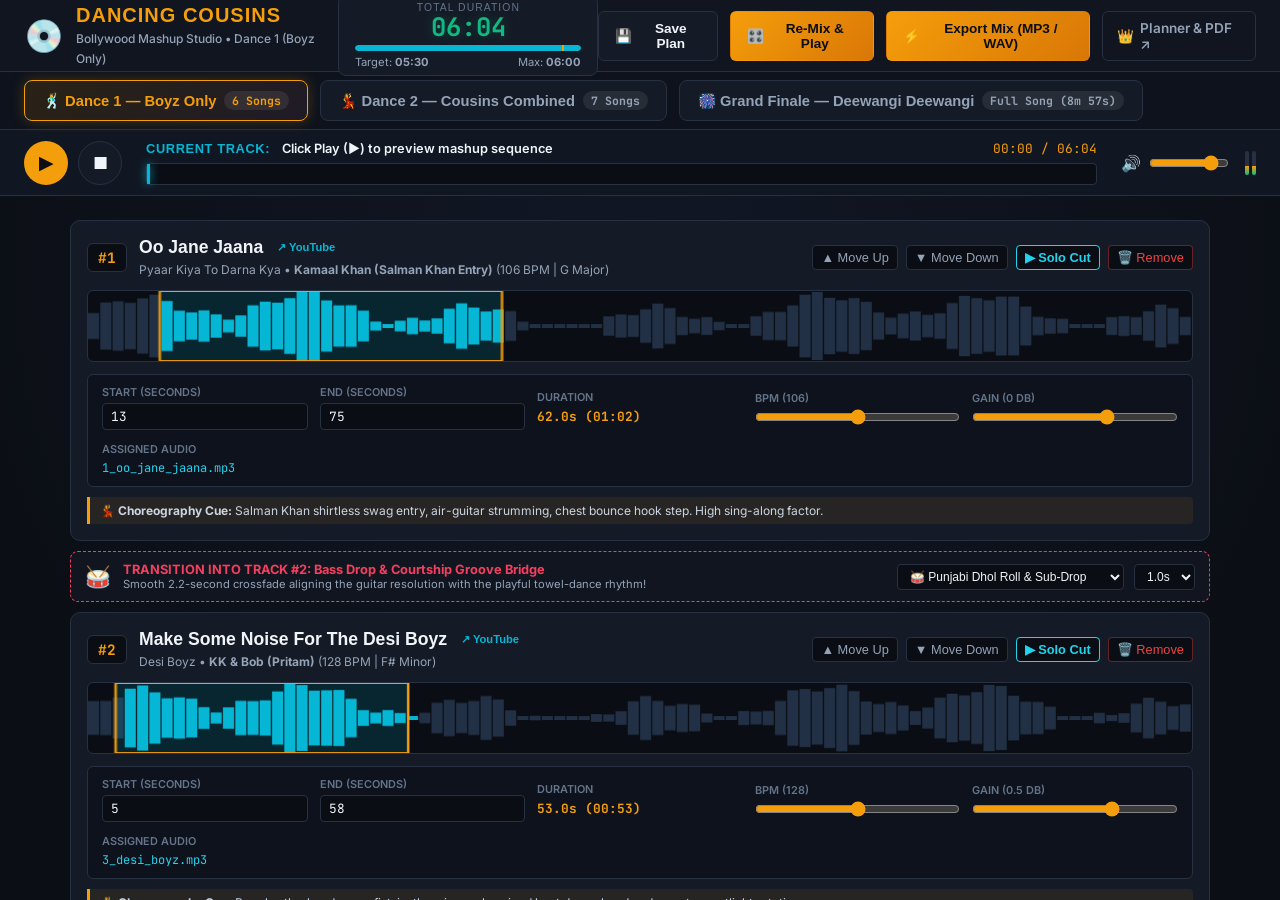
==== index.html @ d48567de "fix: Vercel deployment support with root assets, relative paths and embedded project data" ====
<!DOCTYPE html>
<html lang="en">
<head>
  <meta charset="UTF-8">
  <meta name="viewport" content="width=device-width, initial-scale=1.0, maximum-scale=1.0, user-scalable=no, viewport-fit=cover">
  <meta name="theme-color" content="#101520">
  <meta name="apple-mobile-web-app-capable" content="yes">
  <meta name="apple-mobile-web-app-status-bar-style" content="black-translucent">
  <title>Dancing Cousins – Bollywood Mashup Studio</title>
  <link rel="stylesheet" href="./style.css">
  <link rel="preconnect" href="https://fonts.googleapis.com">
  <link rel="preconnect" href="https://fonts.gstatic.com" crossorigin>
  <link href="https://fonts.googleapis.com/css2?family=Cabinet+Grotesk:wght@700;800;900&family=Inter:wght@400;500;600;700&family=JetBrains+Mono:wght@500;700&display=swap" rel="stylesheet">
</head>
<body class="dark-theme">
  <!-- Top Master Bar -->
  <header class="studio-header">
    <div class="header-branding">
      <div class="dj-logo-badge">
        <span class="logo-disc">💿</span>
        <div class="logo-text">
          <h1>DANCING COUSINS</h1>
          <span class="subhead" id="headerSubhead">Bollywood Mashup Studio • Dance 1 (Boyz Only)</span>
        </div>
      </div>
    </div>

    <!-- Duration Monitor -->
    <div class="duration-monitor-card" id="durationMonitorCard">
      <div class="dur-label">TOTAL DURATION</div>
      <div class="dur-clock" id="totalDurationClock">05:17</div>
      <div class="dur-target-bar">
        <div class="target-marker" id="durTargetMarker" style="left: 91.6%;" title="Target: 5m 30s"></div>
        <div class="dur-progress-fill" id="durProgressFill" style="width: 90%;"></div>
      </div>
      <div class="dur-meta">
        <span class="target-text">Target: <strong>05:30</strong></span>
        <span class="max-text">Max: <strong>06:00</strong></span>
      </div>
    </div>

    <!-- Quick Actions -->
    <div class="header-actions">
      <button class="btn btn-secondary" id="btnSaveProject" onclick="saveProject()" title="Save timeline configuration to JSON">
        <span class="btn-icon">💾</span> Save Plan
      </button>
      <button class="btn btn-primary" id="btnReMix" onclick="reMixAndPlay()" title="Re-mix mashup with latest trims and play immediately">
        <span class="btn-icon">🎛️</span> Re-Mix & Play
      </button>
      <button class="btn btn-primary" id="btnRenderMix" onclick="openExportModal()" title="Export final master MP3 & WAV with FFmpeg">
        <span class="btn-icon">⚡</span> Export Mix (MP3 / WAV)
      </button>
      <a href="./Dancing_Cousins.pdf" target="_blank" class="btn btn-outline" style="text-decoration:none; display:inline-flex; align-items:center; gap:6px;">
        <span>👑</span> Planner & PDF ↗
      </a>
    </div>
  </header>

  <!-- Navigation Tabs (Dance 1, Dance 2, Grand Finale) -->
  <nav class="studio-nav-tabs">
    <button class="nav-tab-btn active" id="tabDance1" onclick="switchDanceTab('1')">
      🕺 Dance 1 — Boyz Only <span class="tab-badge" id="tabBadge1">6 Songs</span>
    </button>
    <button class="nav-tab-btn" id="tabDance2" onclick="switchDanceTab('2')">
      💃 Dance 2 — Cousins Combined <span class="tab-badge" id="tabBadge2">7 Songs</span>
    </button>
    <button class="nav-tab-btn" id="tabFinale" onclick="switchDanceTab('finale')">
      🎆 Grand Finale — Deewangi Deewangi <span class="tab-badge" id="tabBadgeFinale">Full Song (8m 57s)</span>
    </button>
  </nav>

  <!-- Master Transport Bar (for Dance 1 & Dance 2) -->
  <section class="master-transport-bar" id="masterTransportBar">
    <div class="transport-controls">
      <button class="btn-transport" id="btnMasterPlay" onclick="toggleMasterPlay()" title="Play Full Mashup in Current Order">
        <span class="play-icon" id="masterPlayIcon">▶</span>
      </button>
      <button class="btn-transport btn-transport-stop" id="btnMasterStop" onclick="stopMasterPlayback()" title="Stop Playback">
        <span>⏹</span>
      </button>
      <!-- Dedicated Audio Players for Instant Mashup & Solo Previews -->
      <audio id="masterAudioPlayer" preload="auto"></audio>
      <audio id="soloAudioPlayer" preload="none"></audio>
    </div>

    <div class="transport-scrub-area">
      <div class="now-playing-strip">
        <span class="now-badge" id="nowBadgeText">CURRENT TRACK:</span>
        <span class="now-title" id="nowPlayingText">Click Play (▶) to preview mashup sequence</span>
        <span class="now-time" id="playbackTimeText">00:00 / 05:17</span>
      </div>
      <div class="timeline-scrubber-track" id="masterScrubberTrack" title="Click anywhere to seek">
        <div class="timeline-ruler" id="timelineRuler"></div>
        <div class="timeline-playhead" id="masterPlayhead"></div>
      </div>
    </div>

    <div class="transport-meta">
      <div class="master-vol-group">
        <span class="vol-icon">🔊</span>
        <input type="range" id="masterVolumeSlider" min="0" max="100" value="85" title="Master Volume">
      </div>
      <div class="vu-meter">
        <div class="vu-bar" id="vuBarLeft"></div>
        <div class="vu-bar" id="vuBarRight"></div>
      </div>
    </div>
  </section>

  <!-- Main Workstation Layout (Full Width, No Sidebar Clutter) -->
  <main class="studio-workstation" id="workstationLayout">
    <!-- Center Timeline Tracks Container (Full Width) -->
    <section class="tracks-timeline-container" id="tracksContainer">
      <!-- Tracks populated dynamically via app.js -->
    </section>
  </main>

  <!-- Dedicated Grand Finale Showcase View (Deewangi Deewangi Full Song) -->
  <section class="finale-showcase-view" id="finaleSection" style="display:none;">
    <div class="finale-hero-card">
      <div class="finale-hero-badge">🎆 SHOWSTOPPER CLIMAX • ALL FAMILY CELEBRATION</div>
      <h2 class="finale-hero-title">Grand Finale — Deewangi Deewangi (Om Shanti Om)</h2>
      <p class="finale-hero-subtitle">
        The complete, unedited 8-minute 57-second Bollywood anthem recreating the legendary 31-star red carpet arrival sequence!
        Everyone — groomsmen, cousins, couples, parents, aunts, uncles and friends — join in progressive waves of star entries.
      </p>

      <!-- Luxury Embedded Player for Grand Finale Full Song -->
      <div class="finale-audio-player-box">
        <div class="finale-player-top">
          <div class="finale-track-info">
            <span class="disc-icon">💿</span>
            <div>
              <div class="track-name">Deewangi Deewangi (Full Original Recording)</div>
              <div class="track-movie">Film: Om Shanti Om • Vishal-Shekhar • Shaan, Udit Narayan, Sunidhi Chauhan & Chorus</div>
            </div>
          </div>
          <a href="/api/finale_download" class="btn btn-primary" download="Grand_Finale_Deewangi_Deewangi_FullSong.mp3">
            ⬇️ Download Full Song MP3 (320 kbps)
          </a>
        </div>

        <audio id="finaleAudioPlayer" preload="auto" src="/api/finale_audio"></audio>

        <div class="finale-player-controls-row">
          <button class="btn-finale-play" id="btnFinalePlay" onclick="toggleFinalePlay()">
            <span id="finalePlayIcon">▶</span>
          </button>
          
          <div class="finale-scrub-container">
            <div class="finale-scrub-bar" id="finaleScrubBar" onclick="seekFinaleAudio(event)">
              <div class="finale-scrub-fill" id="finaleScrubFill"></div>
            </div>
            <div class="finale-time-row">
              <span id="finaleCurrentTime">00:00</span>
              <span id="finaleTotalTime">08:57</span>
            </div>
          </div>

          <div class="finale-vol-group">
            <span>🔊</span>
            <input type="range" id="finaleVolSlider" min="0" max="100" value="90" oninput="setFinaleVolume(this.value)">
          </div>
        </div>
      </div>
    </div>

    <!-- 7-Phase Entry & Choreography Blueprint -->
    <div class="finale-entry-guide-container">
      <div class="entry-guide-header">
        <h3>🌟 The 7-Phase Red Carpet Entry Blueprint</h3>
        <p>Follow the legendary Shah Rukh Khan host concept: start with a duo, then introduce family members couple-by-couple!</p>
      </div>

      <div class="entry-phases-grid">
        <div class="entry-phase-card">
          <div class="entry-time-pill">00:00 – 01:15 • Phase 1</div>
          <h4>The Opening Anchors Entry</h4>
          <p class="entry-dancers"><strong>Dancers:</strong> Nishu & Yashu</p>
          <p class="entry-steps">Energy-setting entrance with high footwork. Recreates the opening host beat of Om Shanti Om to bring all audience attention to the dance floor!</p>
        </div>

        <div class="entry-phase-card">
          <div class="entry-time-pill">01:15 – 02:40 • Phase 2</div>
          <h4>Senior Squad & Bhabhis Arrival</h4>
          <p class="entry-dancers"><strong>Dancers:</strong> Monti Bhaiya & Bhabhi, Goldy Bhaiya & Bhabhi</p>
          <p class="entry-steps">Graceful couple spin and signature hand wave. They enter from opposite sides, meeting center stage with synchronized dupatta spins.</p>
        </div>

        <div class="entry-phase-card">
          <div class="entry-time-pill">02:40 – 04:00 • Phase 3</div>
          <h4>The Romantic Spotlight Entry</h4>
          <p class="entry-dancers"><strong>Dancers:</strong> Priya Didi & Ankush Jeejaji</p>
          <p class="entry-steps">Delicate Bollywood partner twirl and signature Namaste bow, met with massive cheers from the family!</p>
        </div>

        <div class="entry-phase-card">
          <div class="entry-time-pill">04:00 – 05:25 • Phase 4</div>
          <h4>All-Cousins Squad Stomp</h4>
          <p class="entry-dancers"><strong>Dancers:</strong> Priyanshu & All Youth Cousins Squad</p>
          <p class="entry-steps">Explosive group charge onto the floor, shoulder bouncing and high-five lines forming a corridor for the groom!</p>
        </div>

        <div class="entry-phase-card highlight-card">
          <div class="entry-time-pill" style="background:#f59e0b; color:#000;">05:25 – 06:45 • Phase 5</div>
          <h4>👑 Royal Bride & Groom Entrance</h4>
          <p class="entry-dancers"><strong>Dancers:</strong> Prince Bhaiya & Bhabhi (Center Spotlight)</p>
          <p class="entry-steps">The Grand Royalty Entry! The full family parts to the sides as Prince Bhaiya and Bhabhi take the center stage for the iconic Shah Rukh Khan open-arms hook step!</p>
        </div>

        <div class="entry-phase-card">
          <div class="entry-time-pill">06:45 – 07:55 • Phase 6</div>
          <h4>Family Mass Celebration Wave</h4>
          <p class="entry-dancers"><strong>Dancers:</strong> Parents, Chachas, Mamas, Maasis, Relatives & Guests</p>
          <p class="entry-steps">No choreography required! Everyone steps into the circle, swaying hands in the air and singing along to the mega-chorus.</p>
        </div>

        <div class="entry-phase-card">
          <div class="entry-time-pill">07:55 – 08:57 • Phase 7</div>
          <h4>Grand Sangeet Freeze Pose & Confetti Blast</h4>
          <p class="entry-dancers"><strong>Dancers:</strong> THE ENTIRE WEDDING PARTY (30+ People)</p>
          <p class="entry-steps">Full group cluster surrounding Prince Bhaiya & Bhabhi, arms up, confetti canons fire, massive standing ovation!</p>
        </div>
      </div>
    </div>
  </section>

  <!-- Exporting Modal -->
  <div class="modal-backdrop" id="exportModal" style="display:none;">
    <div class="modal-card">
      <div class="modal-header">
        <h3 id="exportModalTitle">⚡ Exporting Dance Mashup...</h3>
        <button class="modal-close" onclick="closeExportModal()">&times;</button>
      </div>
      <div class="modal-body">
        <div class="spinner-container" id="exportSpinner">
          <div class="dj-spinner"></div>
          <p id="exportStatusText">Assembling tracks in exact timeline order with FFmpeg beat-matching, DJ transitions, and broadcast mastering...</p>
          <div class="render-progress-bar-box" style="margin: 16px auto; width: 85%; background: #1e293b; height: 8px; border-radius: 4px; overflow: hidden;">
            <div id="exportProgressBar" style="width: 0%; height: 100%; background: linear-gradient(90deg, #f59e0b, #10b981); transition: width 0.3s ease;"></div>
          </div>
          <div id="exportTimerText" style="font-family: var(--font-mono); font-size: 0.85rem; color: #f59e0b; margin-top: 4px;">Rendering: 0s / ~10s</div>
        </div>
        <div class="export-success-view" id="exportSuccessView" style="display:none;">
          <div class="success-icon">🎉</div>
          <h4 id="exportSuccessDanceTitle">Mix Successfully Rendered!</h4>
          <p id="exportSuccessDetails">Duration: 05:21 • Broadcast Mastered at -14 LUFS (320 kbps)</p>
          
          <div class="download-buttons-group">
            <a id="btnDownloadMp3" href="/api/download?format=mp3" class="btn btn-primary btn-large" download>
              ⬇ Download Master MP3 (320 kbps)
            </a>
            <a id="btnDownloadWav" href="/api/download?format=wav" class="btn btn-secondary btn-large" download>
              ⬇ Download Lossless WAV
            </a>
          </div>

          <div style="margin-top: 18px; text-align: center;">
            <button class="btn btn-secondary btn-icon-sm" onclick="forceReRenderMix()" style="font-size: 0.8rem; color: #94a3b8; border-color: #374151;">
              🔄 Re-Render Fresh Mix
            </button>
          </div>
        </div>
      </div>
    </div>
  </div>

  <script src="./app.js"></script>
</body>
</html>
---- style.css ----
/* Bollywood DJ Studio - Workstation Theme */
:root {
  --bg-main: #0b0e14;
  --bg-card: #151b26;
  --bg-card-hover: #1c2433;
  --bg-header: #101520;
  --bg-input: #0a0d13;
  
  --border-color: #273142;
  --border-focus: #f59e0b;
  
  --text-primary: #f1f5f9;
  --text-secondary: #94a3b8;
  --text-muted: #64748b;
  
  --gold-accent: #f59e0b;
  --gold-glow: rgba(245, 158, 11, 0.25);
  --cyan-accent: #06b6d4;
  --cyan-glow: rgba(6, 182, 212, 0.25);
  --magenta-accent: #f43f5e;
  --magenta-glow: rgba(244, 63, 94, 0.25);
  --emerald-accent: #10b981;
  --emerald-glow: rgba(16, 185, 129, 0.25);
  
  --font-heading: 'Cabinet Grotesk', -apple-system, sans-serif;
  --font-body: 'Inter', -apple-system, sans-serif;
  --font-mono: 'JetBrains Mono', monospace;
}

* {
  box-sizing: border-box;
  margin: 0;
  padding: 0;
}

body.dark-theme {
  background-color: var(--bg-main);
  color: var(--text-primary);
  font-family: var(--font-body);
  overflow-x: hidden;
  height: 100vh;
  display: flex;
  flex-direction: column;
}

/* Header */
.studio-header {
  height: 72px;
  background-color: var(--bg-header);
  border-bottom: 1px solid var(--border-color);
  display: flex;
  align-items: center;
  justify-content: space-between;
  padding: 0 24px;
  z-index: 100;
}

.header-branding {
  display: flex;
  align-items: center;
}

.dj-logo-badge {
  display: flex;
  align-items: center;
  gap: 12px;
}

.logo-disc {
  font-size: 2rem;
  animation: spin 10s linear infinite;
  display: inline-block;
}

@keyframes spin {
  from { transform: rotate(0deg); }
  to { transform: rotate(360deg); }
}

.logo-text h1 {
  font-family: var(--font-heading);
  font-size: 1.25rem;
  font-weight: 900;
  letter-spacing: 0.05em;
  color: var(--gold-accent);
}

.logo-text .subhead {
  font-size: 0.75rem;
  color: var(--text-secondary);
  font-weight: 500;
}

/* Duration Monitor */
.duration-monitor-card {
  background: var(--bg-card);
  border: 1px solid var(--border-color);
  border-radius: 8px;
  padding: 6px 16px;
  display: flex;
  flex-direction: column;
  align-items: center;
  min-width: 260px;
}

.dur-label {
  font-family: var(--font-heading);
  font-size: 0.65rem;
  color: var(--text-muted);
  letter-spacing: 0.1em;
}

.dur-clock {
  font-family: var(--font-mono);
  font-size: 1.6rem;
  font-weight: 700;
  color: var(--emerald-accent);
  line-height: 1.1;
  text-shadow: 0 0 12px var(--emerald-glow);
}

.dur-target-bar {
  width: 100%;
  height: 6px;
  background: var(--bg-input);
  border-radius: 3px;
  position: relative;
  margin: 4px 0;
  overflow: hidden;
}

.dur-progress-fill {
  height: 100%;
  background: linear-gradient(90deg, var(--cyan-accent), var(--emerald-accent));
  border-radius: 3px;
  transition: width 0.3s ease;
}

.target-marker {
  position: absolute;
  top: 0;
  bottom: 0;
  width: 2px;
  background: var(--gold-accent);
  z-index: 2;
}

.dur-meta {
  display: flex;
  justify-content: space-between;
  width: 100%;
  font-size: 0.7rem;
  color: var(--text-secondary);
}

/* Header Buttons */
.header-actions {
  display: flex;
  gap: 12px;
}

.btn {
  display: inline-flex;
  align-items: center;
  gap: 8px;
  padding: 8px 16px;
  font-size: 0.85rem;
  font-weight: 600;
  border-radius: 6px;
  border: 1px solid transparent;
  cursor: pointer;
  transition: all 0.2s ease;
  text-decoration: none;
}

.btn-primary {
  background: linear-gradient(135deg, var(--gold-accent), #d97706);
  color: #0b0e14;
}

.btn-primary:hover {
  filter: brightness(1.1);
  box-shadow: 0 0 16px var(--gold-glow);
}

.btn-secondary {
  background: var(--bg-card);
  border-color: var(--border-color);
  color: var(--text-primary);
}

.btn-secondary:hover {
  background: var(--bg-card-hover);
  border-color: var(--text-muted);
}

/* Master Transport Bar */
.master-transport-bar {
  background: #111722;
  border-bottom: 1px solid var(--border-color);
  padding: 10px 24px;
  display: flex;
  align-items: center;
  gap: 24px;
}

.transport-controls {
  display: flex;
  gap: 10px;
}

.btn-transport {
  width: 44px;
  height: 44px;
  border-radius: 50%;
  background: var(--gold-accent);
  color: #0b0e14;
  border: none;
  font-size: 1.2rem;
  display: flex;
  align-items: center;
  justify-content: center;
  cursor: pointer;
  transition: transform 0.1s ease, box-shadow 0.2s;
}

.btn-transport:hover {
  transform: scale(1.05);
  box-shadow: 0 0 14px var(--gold-glow);
}

.btn-transport-stop {
  background: var(--bg-card);
  color: var(--text-primary);
  border: 1px solid var(--border-color);
}

.transport-scrub-area {
  flex: 1;
  display: flex;
  flex-direction: column;
  gap: 6px;
}

.now-playing-strip {
  display: flex;
  align-items: center;
  gap: 12px;
  font-size: 0.8rem;
}

.now-badge {
  font-family: var(--font-heading);
  font-weight: 800;
  color: var(--cyan-accent);
  letter-spacing: 0.05em;
}

.now-title {
  color: var(--text-primary);
  font-weight: 600;
  flex: 1;
}

.now-time {
  font-family: var(--font-mono);
  color: var(--gold-accent);
}

.timeline-scrubber-track {
  height: 22px;
  background: var(--bg-input);
  border: 1px solid var(--border-color);
  border-radius: 4px;
  position: relative;
  cursor: pointer;
}

.timeline-playhead {
  position: absolute;
  top: 0;
  bottom: 0;
  left: 0%;
  width: 3px;
  background: var(--cyan-accent);
  box-shadow: 0 0 8px var(--cyan-accent);
  pointer-events: none;
}

.transport-meta {
  display: flex;
  align-items: center;
  gap: 16px;
}

.master-vol-group {
  display: flex;
  align-items: center;
  gap: 8px;
}

.master-vol-group input[type="range"] {
  width: 80px;
  accent-color: var(--gold-accent);
}

.vu-meter {
  display: flex;
  gap: 3px;
  height: 24px;
}

.vu-bar {
  width: 4px;
  height: 100%;
  background: var(--border-color);
  border-radius: 2px;
  position: relative;
  overflow: hidden;
}

.vu-bar::after {
  content: '';
  position: absolute;
  bottom: 0;
  left: 0;
  right: 0;
  height: 35%;
  background: linear-gradient(0deg, var(--emerald-accent), var(--gold-accent));
  transition: height 0.1s ease;
}

/* Main Workstation */
.studio-workstation {
  flex: 1;
  display: flex;
  justify-content: center;
  overflow-y: auto;
  background: radial-gradient(circle at 50% 10%, #111726 0%, #0b0e14 80%);
}

.phases-sidebar {
  display: none !important;
}

.sidebar-title {
  font-family: var(--font-heading);
  font-size: 0.75rem;
  letter-spacing: 0.1em;
  color: var(--text-muted);
  margin-bottom: 4px;
}

.phase-nav-item {
  background: var(--bg-card);
  border: 1px solid var(--border-color);
  border-radius: 8px;
  padding: 10px 12px;
  display: flex;
  gap: 12px;
  align-items: flex-start;
  transition: all 0.2s;
  cursor: pointer;
}

.phase-nav-item:hover, .phase-nav-item.active {
  border-color: var(--gold-accent);
  background: var(--bg-card-hover);
}

.phase-number {
  font-family: var(--font-mono);
  font-weight: 700;
  font-size: 1.1rem;
  color: var(--gold-accent);
}

.phase-info h4 {
  font-size: 0.85rem;
  color: var(--text-primary);
  margin-bottom: 2px;
}

.phase-info p {
  font-size: 0.7rem;
  color: var(--text-secondary);
  margin-bottom: 6px;
}

.phase-badge {
  font-size: 0.65rem;
  padding: 2px 6px;
  border-radius: 4px;
  font-weight: 600;
}

.badge-opening { background: rgba(245, 158, 11, 0.2); color: #fbbf24; }
.badge-wedding { background: rgba(236, 72, 153, 0.2); color: #f472b6; }
.badge-party   { background: rgba(6, 182, 212, 0.2); color: #22d3ee; }
.badge-finale  { background: rgba(16, 185, 129, 0.2); color: #34d399; }

.references-box {
  background: #0f172a;
  border: 1px dashed var(--border-color);
  border-radius: 8px;
  padding: 12px;
  margin-top: 8px;
}

.references-box h5 {
  font-size: 0.7rem;
  color: var(--gold-accent);
  letter-spacing: 0.05em;
  margin-bottom: 8px;
}

.ref-link a {
  display: block;
  font-size: 0.72rem;
  color: var(--text-secondary);
  text-decoration: none;
  margin-bottom: 6px;
  transition: color 0.2s;
}

.ref-link a:hover {
  color: var(--cyan-accent);
  text-decoration: underline;
}

.quick-dropzone {
  margin-top: auto;
  border: 2px dashed var(--border-color);
  border-radius: 8px;
  padding: 14px;
  text-align: center;
  cursor: pointer;
  background: var(--bg-card);
  transition: all 0.2s;
}

.quick-dropzone:hover {
  border-color: var(--gold-accent);
  background: var(--bg-card-hover);
}

.drop-icon { font-size: 1.5rem; margin-bottom: 4px; }
.drop-text { font-size: 0.75rem; font-weight: 600; color: var(--text-primary); }
.drop-hint { font-size: 0.65rem; color: var(--text-muted); margin-top: 2px; }

/* Timeline Tracks Container */
.tracks-timeline-container {
  flex: 1;
  max-width: 1200px;
  width: 100%;
  padding: 24px 30px;
  overflow-y: visible;
  display: flex;
  flex-direction: column;
  gap: 16px;
  margin: 0 auto;
}

/* Track Card */
.track-card {
  background: var(--bg-card);
  border: 1px solid var(--border-color);
  border-radius: 10px;
  padding: 16px;
  position: relative;
  transition: border-color 0.2s, box-shadow 0.2s;
}

.track-card.is-playing {
  border-color: var(--cyan-accent);
  box-shadow: 0 0 16px var(--cyan-glow);
}

.track-header {
  display: flex;
  align-items: center;
  justify-content: space-between;
  margin-bottom: 12px;
}

.track-meta-left {
  display: flex;
  align-items: center;
  gap: 12px;
}

.track-order-badge {
  font-family: var(--font-mono);
  font-size: 0.9rem;
  font-weight: 700;
  background: var(--bg-input);
  border: 1px solid var(--border-color);
  padding: 4px 10px;
  border-radius: 6px;
  color: var(--gold-accent);
}

.track-title-group h3 {
  font-family: var(--font-heading);
  font-size: 1.1rem;
  color: var(--text-primary);
  display: flex;
  align-items: center;
  gap: 8px;
}

.track-title-group .movie-singer {
  font-size: 0.75rem;
  color: var(--text-secondary);
}

.track-source-link {
  font-size: 0.7rem;
  color: var(--cyan-accent);
  text-decoration: none;
  margin-left: 6px;
}

.track-source-link:hover { text-decoration: underline; }

.track-actions-right {
  display: flex;
  align-items: center;
  gap: 8px;
}

.btn-icon-sm {
  background: var(--bg-input);
  border: 1px solid var(--border-color);
  color: var(--text-secondary);
  border-radius: 4px;
  padding: 4px 8px;
  font-size: 0.8rem;
  cursor: pointer;
  transition: all 0.2s;
}

.btn-icon-sm:hover {
  color: var(--text-primary);
  border-color: var(--text-muted);
}

/* Waveform Display */
.waveform-section {
  background: var(--bg-input);
  border: 1px solid var(--border-color);
  border-radius: 6px;
  height: 72px;
  position: relative;
  margin-bottom: 12px;
  overflow: hidden;
}

.waveform-canvas {
  width: 100%;
  height: 100%;
  display: block;
}

.waveform-trim-region {
  position: absolute;
  top: 0;
  bottom: 0;
  background: rgba(6, 182, 212, 0.18);
  border-left: 2px solid var(--cyan-accent);
  border-right: 2px solid var(--cyan-accent);
  pointer-events: none;
}

.waveform-playhead {
  position: absolute;
  top: 0;
  bottom: 0;
  width: 2px;
  background: var(--gold-accent);
  box-shadow: 0 0 6px var(--gold-accent);
  display: none;
}

/* Controls Grid */
.track-controls-grid {
  display: grid;
  grid-template-columns: repeat(auto-fit, minmax(180px, 1fr));
  gap: 12px;
  align-items: center;
  background: #0d121c;
  padding: 10px 14px;
  border-radius: 6px;
  border: 1px solid var(--border-color);
}

.control-item {
  display: flex;
  flex-direction: column;
  gap: 4px;
}

.control-item label {
  font-size: 0.68rem;
  color: var(--text-muted);
  font-weight: 600;
  text-transform: uppercase;
}

.control-item input[type="text"],
.control-item input[type="number"],
.control-item select {
  background: var(--bg-input);
  border: 1px solid var(--border-color);
  color: var(--text-primary);
  border-radius: 4px;
  padding: 4px 8px;
  font-family: var(--font-mono);
  font-size: 0.8rem;
}

.control-item input[type="range"] {
  accent-color: var(--gold-accent);
}

.badge-tag {
  font-family: var(--font-mono);
  font-size: 0.8rem;
  color: var(--gold-accent);
}

/* Choreography Tip */
.dance-cues-tip {
  margin-top: 10px;
  font-size: 0.75rem;
  color: #cbd5e1;
  background: rgba(245, 158, 11, 0.08);
  border-left: 3px solid var(--gold-accent);
  padding: 6px 10px;
  border-radius: 0 4px 4px 0;
}

/* Transition Bridge Card */
.transition-bridge-card {
  background: #111520;
  border: 1px dashed var(--magenta-accent);
  border-radius: 8px;
  padding: 10px 14px;
  display: flex;
  align-items: center;
  justify-content: space-between;
  margin: -6px 0;
  position: relative;
  z-index: 2;
}

.transition-info {
  display: flex;
  align-items: center;
  gap: 12px;
}

.trans-icon {
  font-size: 1.3rem;
}

.trans-desc h5 {
  font-size: 0.8rem;
  color: var(--magenta-accent);
  font-weight: 700;
}

.trans-desc p {
  font-size: 0.7rem;
  color: var(--text-secondary);
}

.trans-controls {
  display: flex;
  align-items: center;
  gap: 10px;
}

.trans-controls select {
  background: var(--bg-input);
  border: 1px solid var(--border-color);
  color: var(--text-primary);
  padding: 4px 8px;
  border-radius: 4px;
  font-size: 0.75rem;
}

/* Modal */
.modal-backdrop {
  position: fixed;
  inset: 0;
  background: rgba(0, 0, 0, 0.8);
  backdrop-filter: blur(4px);
  display: flex;
  align-items: center;
  justify-content: center;
  z-index: 1000;
}

.modal-card {
  background: var(--bg-card);
  border: 1px solid var(--border-color);
  border-radius: 12px;
  width: 90%;
  max-width: 540px;
  padding: 24px;
  box-shadow: 0 20px 40px rgba(0,0,0,0.6);
}

.modal-header {
  display: flex;
  justify-content: space-between;
  align-items: center;
  margin-bottom: 16px;
}

.modal-header h3 {
  font-family: var(--font-heading);
  font-size: 1.2rem;
  color: var(--gold-accent);
}

.modal-close {
  background: none;
  border: none;
  font-size: 1.5rem;
  color: var(--text-muted);
  cursor: pointer;
}

.spinner-container {
  text-align: center;
  padding: 24px 0;
}

.dj-spinner {
  width: 50px;
  height: 50px;
  border: 4px solid var(--border-color);
  border-top-color: var(--gold-accent);
  border-radius: 50%;
  animation: spin 0.8s linear infinite;
  margin: 0 auto 16px;
}

.export-success-view {
  text-align: center;
  padding: 16px 0;
}

.success-icon {
  font-size: 3rem;
  margin-bottom: 12px;
}

.export-success-view h4 {
  font-family: var(--font-heading);
  font-size: 1.3rem;
  color: var(--emerald-accent);
  margin-bottom: 6px;
}

.download-buttons-group {
  display: flex;
  flex-direction: column;
  gap: 10px;
  margin-top: 20px;
}

.btn-large {
  padding: 12px 20px;
  font-size: 0.95rem;
  justify-content: center;
}


/* =========================================================
   STUDIO NAVIGATION TABS & GRAND FINALE SHOWCASE
   ========================================================= */
.studio-nav-tabs {
  background: #0d121c;
  border-bottom: 1px solid var(--border-color);
  padding: 8px 24px;
  display: flex;
  gap: 12px;
  align-items: center;
  flex-wrap: wrap;
  z-index: 90;
}

.nav-tab-btn {
  background: var(--bg-card);
  border: 1px solid var(--border-color);
  color: var(--text-secondary);
  font-family: var(--font-heading);
  font-weight: 700;
  font-size: 0.92rem;
  padding: 10px 18px;
  border-radius: 8px;
  cursor: pointer;
  display: inline-flex;
  align-items: center;
  gap: 8px;
  transition: all 0.2s ease;
}

.nav-tab-btn:hover {
  background: var(--bg-card-hover);
  color: var(--text-primary);
  border-color: #3b485d;
}

.nav-tab-btn.active {
  background: linear-gradient(135deg, #2a2215 0%, #1f1b26 100%);
  border-color: var(--gold-accent);
  color: var(--gold-accent);
  box-shadow: 0 0 14px var(--gold-glow);
}

.nav-tab-btn .tab-badge {
  background: rgba(255, 255, 255, 0.08);
  font-family: var(--font-mono);
  font-size: 0.72rem;
  padding: 2px 8px;
  border-radius: 12px;
  color: inherit;
}

.btn-outline {
  background: transparent;
  border: 1px solid var(--border-color);
  color: var(--text-secondary);
  font-size: 0.85rem;
  padding: 8px 14px;
  border-radius: 6px;
  transition: all 0.2s;
}

.btn-outline:hover {
  color: var(--gold-accent);
  border-color: var(--gold-accent);
}

/* Grand Finale Showcase */
.finale-showcase-view {
  flex: 1;
  overflow-y: auto;
  padding: 30px;
  background: radial-gradient(circle at 50% 10%, #1c152a 0%, #0b0e14 70%);
}

.finale-hero-card {
  max-width: 1050px;
  margin: 0 auto 30px auto;
  background: linear-gradient(180deg, rgba(29, 21, 48, 0.85) 0%, rgba(18, 22, 33, 0.95) 100%);
  border: 1.5px solid #d97706;
  border-radius: 16px;
  padding: 32px 36px;
  box-shadow: 0 12px 40px rgba(217, 119, 6, 0.2);
}

.finale-hero-badge {
  display: inline-block;
  background: #f59e0b;
  color: #000;
  font-family: var(--font-heading);
  font-weight: 900;
  font-size: 0.8rem;
  letter-spacing: 0.06em;
  padding: 4px 12px;
  border-radius: 20px;
  margin-bottom: 14px;
}

.finale-hero-title {
  font-family: var(--font-heading);
  font-size: 2.1rem;
  font-weight: 900;
  color: #fef3c7;
  letter-spacing: -0.01em;
  margin-bottom: 12px;
}

.finale-hero-subtitle {
  color: #cbd5e1;
  font-size: 1.05rem;
  line-height: 1.6;
  margin-bottom: 28px;
}

.finale-audio-player-box {
  background: rgba(11, 14, 20, 0.9);
  border: 1px solid #4b5563;
  border-radius: 12px;
  padding: 24px;
}

.finale-player-top {
  display: flex;
  justify-content: space-between;
  align-items: center;
  flex-wrap: wrap;
  gap: 16px;
  margin-bottom: 20px;
}

.finale-track-info {
  display: flex;
  align-items: center;
  gap: 14px;
}

.finale-track-info .disc-icon {
  font-size: 2.2rem;
  animation: spin 8s linear infinite;
}

.finale-track-info .track-name {
  font-family: var(--font-heading);
  font-size: 1.25rem;
  font-weight: 800;
  color: #fff;
}

.finale-track-info .track-movie {
  font-size: 0.85rem;
  color: #94a3b8;
  margin-top: 2px;
}

.finale-player-controls-row {
  display: flex;
  align-items: center;
  gap: 20px;
}

.btn-finale-play {
  width: 56px;
  height: 56px;
  border-radius: 50%;
  background: linear-gradient(135deg, #f59e0b 0%, #d97706 100%);
  border: none;
  color: #000;
  font-size: 1.5rem;
  cursor: pointer;
  display: flex;
  align-items: center;
  justify-content: center;
  box-shadow: 0 4px 18px rgba(245, 158, 11, 0.4);
  transition: transform 0.15s ease;
}

.btn-finale-play:hover {
  transform: scale(1.08);
}

.finale-scrub-container {
  flex: 1;
}

.finale-scrub-bar {
  width: 100%;
  height: 10px;
  background: #1e293b;
  border-radius: 5px;
  cursor: pointer;
  position: relative;
  overflow: hidden;
}

.finale-scrub-fill {
  height: 100%;
  width: 0%;
  background: linear-gradient(90deg, #f59e0b, #ec4899);
  border-radius: 5px;
  transition: width 0.1s linear;
}

.finale-time-row {
  display: flex;
  justify-content: space-between;
  font-family: var(--font-mono);
  font-size: 0.8rem;
  color: #94a3b8;
  margin-top: 6px;
}

.finale-vol-group {
  display: flex;
  align-items: center;
  gap: 8px;
  color: #94a3b8;
}

.finale-vol-group input[type="range"] {
  width: 90px;
  accent-color: #f59e0b;
}

/* Blueprint Phases */
.finale-entry-guide-container {
  max-width: 1050px;
  margin: 0 auto;
}

.entry-guide-header {
  margin-bottom: 20px;
}

.entry-guide-header h3 {
  font-family: var(--font-heading);
  font-size: 1.4rem;
  color: #f1f5f9;
}

.entry-guide-header p {
  color: #94a3b8;
  font-size: 0.92rem;
  margin-top: 4px;
}

.entry-phases-grid {
  display: grid;
  grid-template-columns: repeat(auto-fill, minmax(320px, 1fr));
  gap: 16px;
}

.entry-phase-card {
  background: var(--bg-card);
  border: 1px solid var(--border-color);
  border-radius: 12px;
  padding: 20px;
  position: relative;
  transition: transform 0.2s, border-color 0.2s;
}

.entry-phase-card:hover {
  transform: translateY(-2px);
  border-color: #4b5563;
}

.entry-phase-card.highlight-card {
  background: linear-gradient(135deg, rgba(35, 25, 10, 0.9) 0%, rgba(25, 20, 35, 0.9) 100%);
  border: 1.5px solid #f59e0b;
  box-shadow: 0 4px 20px rgba(245, 158, 11, 0.15);
}

.entry-time-pill {
  display: inline-block;
  background: #1e293b;
  color: #93c5fd;
  font-family: var(--font-mono);
  font-size: 0.76rem;
  padding: 3px 10px;
  border-radius: 12px;
  margin-bottom: 10px;
  font-weight: 700;
}

.entry-phase-card h4 {
  font-family: var(--font-heading);
  font-size: 1.15rem;
  color: #f8fafc;
  margin-bottom: 8px;
}

.entry-phase-card .entry-dancers {
  font-size: 0.88rem;
  color: var(--gold-accent);
  margin-bottom: 8px;
}

.entry-phase-card .entry-steps {
  font-size: 0.85rem;
  color: #94a3b8;
  line-height: 1.5;
}

/* =============================================================
   MOBILE & TABLET RESPONSIVE STYLES (iOS Safari, Android Chrome)
   ============================================================= */

@media (max-width: 992px) {
  .studio-header {
    height: auto;
    padding: 14px 16px;
    flex-direction: column;
    align-items: stretch;
    gap: 12px;
  }

  .duration-monitor-card {
    min-width: 100%;
    margin: 4px 0;
  }

  .header-actions {
    display: flex;
    flex-wrap: wrap;
    gap: 8px;
    justify-content: center;
  }

  .header-actions .btn {
    flex: 1 1 calc(50% - 6px);
    justify-content: center;
    font-size: 0.82rem;
    padding: 8px 12px;
  }

  .master-transport-bar {
    flex-direction: column;
    align-items: stretch;
    gap: 12px;
    padding: 12px 16px;
  }

  .transport-controls {
    justify-content: center;
  }

  .transport-meta {
    justify-content: space-between;
    width: 100%;
  }

  .track-controls-grid {
    grid-template-columns: repeat(3, 1fr);
  }
}

@media (max-width: 640px) {
  body.dark-theme {
    height: auto;
    min-height: 100vh;
    min-height: -webkit-fill-available;
    overflow-y: auto;
  }

  .studio-workstation {
    overflow-y: visible;
    padding: 12px 8px;
  }

  .studio-nav-tabs {
    overflow-x: auto;
    -webkit-overflow-scrolling: touch;
    white-space: nowrap;
    padding: 8px 12px;
    justify-content: flex-start;
    gap: 8px;
  }

  .nav-tab-btn {
    flex-shrink: 0;
    font-size: 0.8rem;
    padding: 8px 12px;
    border-radius: 20px;
  }

  .track-card {
    padding: 14px 12px;
    margin-bottom: 14px;
    border-radius: 10px;
  }

  .track-header {
    flex-direction: column;
    align-items: flex-start;
    gap: 10px;
  }

  .track-meta-left {
    width: 100%;
    gap: 10px;
  }

  .track-title-group h3 {
    font-size: 1rem;
    line-height: 1.3;
  }

  .track-actions-right {
    width: 100%;
    display: grid;
    grid-template-columns: 1fr 1fr;
    gap: 6px;
  }

  .track-actions-right .btn,
  .track-actions-right .btn-icon-sm {
    width: 100%;
    min-height: 38px;
    justify-content: center;
    font-size: 0.78rem;
    padding: 6px 8px;
  }

  .waveform-canvas {
    height: 52px;
  }

  .track-controls-grid {
    grid-template-columns: 1fr 1fr;
    gap: 8px;
    padding: 8px;
  }

  .control-item input[type="number"],
  .control-item input[type="range"] {
    font-size: 0.85rem;
    min-height: 34px;
  }

  .dance-cues-tip {
    font-size: 0.78rem;
    padding: 8px 10px;
  }

  .transition-bridge-card {
    flex-direction: column;
    align-items: flex-start;
    gap: 10px;
    padding: 10px 12px;
  }

  .trans-controls {
    width: 100%;
    display: flex;
    gap: 6px;
  }

  .trans-controls select {
    flex: 1;
    font-size: 0.78rem;
    min-height: 36px;
  }

  .modal-card {
    width: 95vw;
    max-width: 95vw;
    padding: 16px;
    margin: auto;
  }

  .download-buttons-group {
    flex-direction: column;
    gap: 10px;
  }

  .download-buttons-group .btn {
    width: 100%;
    justify-content: center;
    padding: 12px;
    font-size: 0.9rem;
  }

  .finale-hero-card {
    padding: 16px;
  }

  .finale-player-controls-row {
    flex-direction: column;
    align-items: stretch;
    gap: 12px;
  }

  .btn-finale-play {
    margin: 0 auto;
  }

  .entry-phases-grid {
    grid-template-columns: 1fr;
  }
}
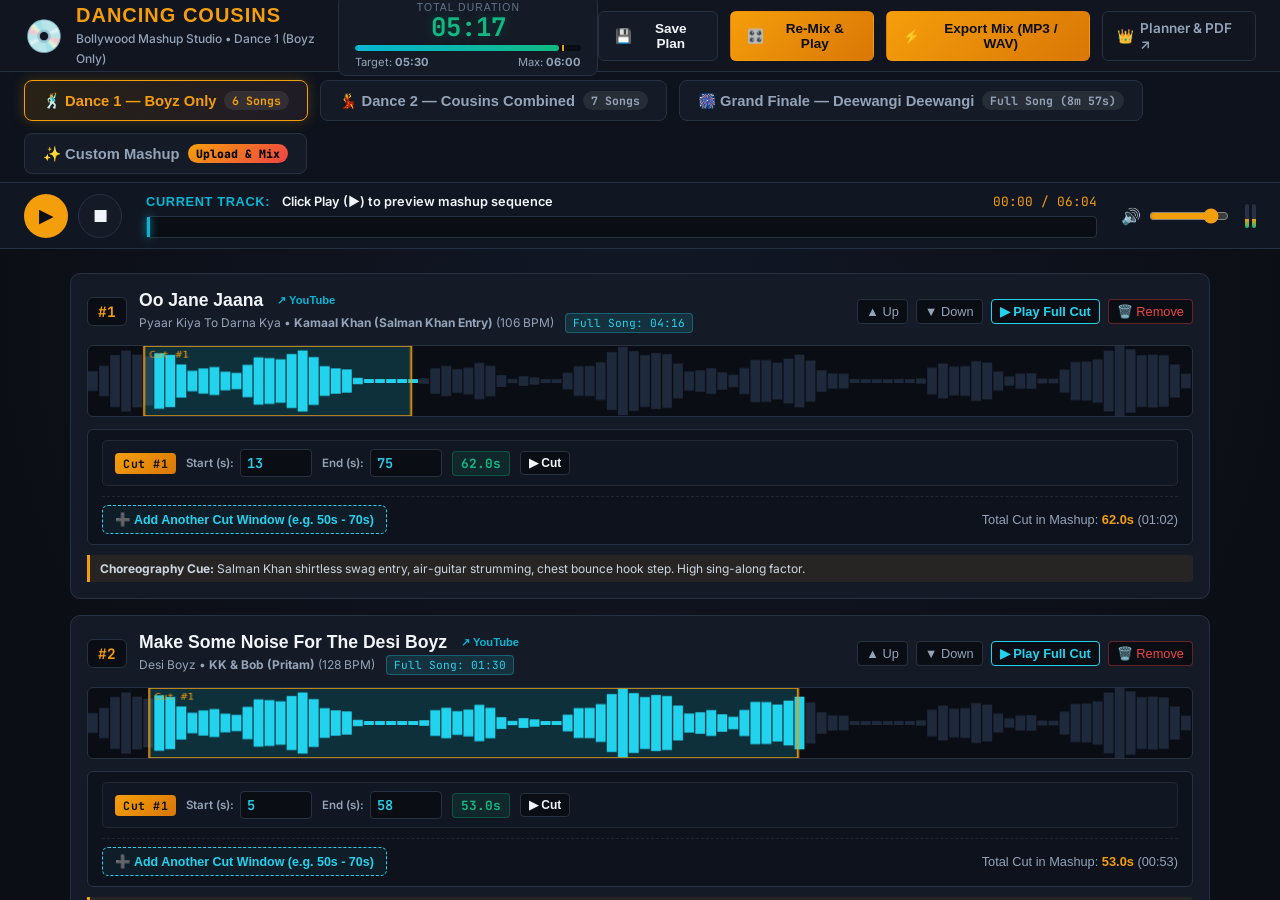
==== commit 750ff893: "feat: add Custom Mashup Creator with song upload, multi-cut trimming, and in-browser DJ master expor" ====
--- a/index.html
+++ b/index.html
@@ -67,7 +67,13 @@
     <button class="nav-tab-btn" id="tabFinale" onclick="switchDanceTab('finale')">
       🎆 Grand Finale — Deewangi Deewangi <span class="tab-badge" id="tabBadgeFinale">Full Song (8m 57s)</span>
     </button>
+      <button class="nav-tab-btn" id="tabCustom" onclick="switchDanceTab('custom')">
+      ✨ Custom Mashup <span class="tab-badge tab-badge-new" id="tabBadgeCustom">Upload & Mix</span>
+    </button>
   </nav>
+
+  <!-- Hidden File Input for Custom Mashup Audio Uploads -->
+  <input type="file" id="customAudioInput" accept="audio/*,.mp3,.wav,.m4a,.aac,.ogg" multiple style="display:none;" onchange="handleAudioUpload(event)">
 
   <!-- Master Transport Bar (for Dance 1 & Dance 2) -->
   <section class="master-transport-bar" id="masterTransportBar">
@@ -135,12 +141,12 @@
               <div class="track-movie">Film: Om Shanti Om • Vishal-Shekhar • Shaan, Udit Narayan, Sunidhi Chauhan & Chorus</div>
             </div>
           </div>
-          <a href="/api/finale_download" class="btn btn-primary" download="Grand_Finale_Deewangi_Deewangi_FullSong.mp3">
+          <a href="./audio/masters/finale_deewangi_deewangi.mp3" class="btn btn-primary" download="Grand_Finale_Deewangi_Deewangi_FullSong.mp3">
             ⬇️ Download Full Song MP3 (320 kbps)
           </a>
         </div>
 
-        <audio id="finaleAudioPlayer" preload="auto" src="/api/finale_audio"></audio>
+        <audio id="finaleAudioPlayer" preload="auto" src="./audio/masters/finale_deewangi_deewangi.mp3"></audio>
 
         <div class="finale-player-controls-row">
           <button class="btn-finale-play" id="btnFinalePlay" onclick="toggleFinalePlay()">
@@ -246,11 +252,15 @@
           <h4 id="exportSuccessDanceTitle">Mix Successfully Rendered!</h4>
           <p id="exportSuccessDetails">Duration: 05:21 • Broadcast Mastered at -14 LUFS (320 kbps)</p>
           
+                    <div style="margin: 16px 0; padding: 12px; background: rgba(0,0,0,0.3); border-radius: 8px; border: 1px solid rgba(255,255,255,0.08);">
+            <p style="font-size: 0.85rem; color: #22d3ee; margin-bottom: 8px; font-weight: 600;">🎧 Instant Master Preview:</p>
+            <audio id="exportPreviewAudio" controls style="width: 100%; height: 38px;"></audio>
+          </div>
           <div class="download-buttons-group">
-            <a id="btnDownloadMp3" href="/api/download?format=mp3" class="btn btn-primary btn-large" download>
+            <a id="btnDownloadMp3" href="./audio/masters/dance_1_boyz_mashup.mp3" class="btn btn-primary btn-large" download>
               ⬇ Download Master MP3 (320 kbps)
             </a>
-            <a id="btnDownloadWav" href="/api/download?format=wav" class="btn btn-secondary btn-large" download>
+            <a id="btnDownloadWav" href="./audio/masters/dance_1_boyz_mashup.mp3" class="btn btn-secondary btn-large" download>
               ⬇ Download Lossless WAV
             </a>
           </div>
--- a/style.css
+++ b/style.css
@@ -1277,4 +1277,370 @@
   .entry-phases-grid {
     grid-template-columns: 1fr;
   }
-}
+
+  .now-playing-strip {
+    display: flex;
+    flex-wrap: wrap;
+    gap: 6px;
+    align-items: center;
+  }
+
+  .now-title {
+    overflow: hidden;
+    text-overflow: ellipsis;
+    white-space: nowrap;
+    max-width: 58vw;
+  }
+
+  /* Snappy mobile tap feel */
+  button, a, .btn, .btn-icon-sm, .btn-transport, .nav-tab-btn {
+    touch-action: manipulation;
+    -webkit-tap-highlight-color: transparent;
+  }
+}
+
+
+/* Multi-Segment Trimming Controls */
+.full-song-badge {
+  display: inline-block;
+  background: rgba(34, 211, 238, 0.12);
+  color: #22d3ee;
+  border: 1px solid rgba(34, 211, 238, 0.3);
+  padding: 2px 7px;
+  border-radius: 4px;
+  font-family: var(--font-mono);
+  font-size: 0.7rem;
+  margin-left: 8px;
+}
+
+.multi-segments-panel {
+  background: #0d121c;
+  border: 1px solid var(--border-color);
+  border-radius: 6px;
+  padding: 10px 14px;
+  margin-bottom: 10px;
+}
+
+.segments-list {
+  display: flex;
+  flex-direction: column;
+  gap: 8px;
+}
+
+.segment-row {
+  display: flex;
+  align-items: center;
+  gap: 10px;
+  background: #111722;
+  border: 1px solid rgba(255, 255, 255, 0.07);
+  padding: 8px 12px;
+  border-radius: 5px;
+  flex-wrap: wrap;
+}
+
+.seg-badge {
+  background: linear-gradient(135deg, #f59e0b, #d97706);
+  color: #0b0e14;
+  font-weight: 700;
+  font-size: 0.72rem;
+  padding: 3px 8px;
+  border-radius: 4px;
+  font-family: var(--font-mono);
+  letter-spacing: 0.5px;
+}
+
+.seg-input-group {
+  display: flex;
+  align-items: center;
+  gap: 6px;
+}
+
+.seg-input-group label {
+  font-size: 0.72rem;
+  color: var(--text-secondary);
+  font-weight: 600;
+}
+
+.seg-input-group input[type="number"] {
+  background: var(--bg-input);
+  border: 1px solid var(--border-color);
+  color: #22d3ee;
+  border-radius: 4px;
+  padding: 4px 6px;
+  font-family: var(--font-mono);
+  font-size: 0.85rem;
+  width: 72px;
+  font-weight: 600;
+}
+
+.seg-dur-badge {
+  font-family: var(--font-mono);
+  font-size: 0.8rem;
+  font-weight: 700;
+  color: #10b981;
+  background: rgba(16, 185, 129, 0.1);
+  border: 1px solid rgba(16, 185, 129, 0.3);
+  padding: 3px 8px;
+  border-radius: 4px;
+}
+
+.btn-icon-xs {
+  font-size: 0.75rem;
+  padding: 4px 8px;
+  border-radius: 4px;
+  cursor: pointer;
+  border: 1px solid var(--border-color);
+  background: var(--bg-input);
+  color: var(--text-primary);
+  transition: all 0.2s;
+}
+
+.btn-icon-xs:hover {
+  border-color: #22d3ee;
+  color: #22d3ee;
+}
+
+.btn-del-seg {
+  color: #ef4444;
+  border-color: rgba(239, 68, 68, 0.4);
+  background: rgba(239, 68, 68, 0.08);
+}
+
+.btn-del-seg:hover {
+  background: rgba(239, 68, 68, 0.25);
+  border-color: #ef4444;
+  color: #fff;
+}
+
+.segments-actions-footer {
+  display: flex;
+  align-items: center;
+  justify-content: space-between;
+  margin-top: 10px;
+  padding-top: 8px;
+  border-top: 1px dashed rgba(255, 255, 255, 0.08);
+  flex-wrap: wrap;
+  gap: 10px;
+}
+
+.btn-add-seg {
+  border: 1px dashed #22d3ee;
+  color: #22d3ee;
+  background: rgba(34, 211, 238, 0.06);
+  font-weight: 600;
+  font-size: 0.78rem;
+  padding: 6px 12px;
+}
+
+.btn-add-seg:hover {
+  background: rgba(34, 211, 238, 0.15);
+  box-shadow: 0 0 10px rgba(34, 211, 238, 0.2);
+}
+
+.song-total-cut-badge {
+  font-size: 0.8rem;
+  color: var(--text-secondary);
+  font-family: var(--font-heading);
+}
+
+@media (max-width: 640px) {
+  .segment-row {
+    flex-direction: column;
+    align-items: flex-start;
+    gap: 8px;
+  }
+  .seg-input-group {
+    width: 100%;
+    justify-content: space-between;
+  }
+  .seg-input-group input[type="number"] {
+    width: 90px;
+  }
+  .segments-actions-footer {
+    flex-direction: column;
+    align-items: stretch;
+  }
+  .btn-add-seg {
+    width: 100%;
+    justify-content: center;
+  }
+}
+
+/* =========================================================
+   CUSTOM MASHUP STUDIO & SONG UPLOAD STYLES
+   ========================================================= */
+.tab-badge-new {
+  background: linear-gradient(135deg, #f59e0b, #ef4444) !important;
+  color: #000 !important;
+  font-weight: 800 !important;
+}
+
+.custom-upload-hero-zone {
+  background: radial-gradient(circle at 50% 20%, rgba(245, 158, 11, 0.09) 0%, rgba(15, 23, 42, 0.95) 75%);
+  border: 2px dashed rgba(245, 158, 11, 0.45);
+  border-radius: 16px;
+  padding: 44px 24px;
+  text-align: center;
+  margin: 16px auto;
+  max-width: 840px;
+  transition: all 0.25s ease;
+  box-shadow: 0 10px 30px rgba(0, 0, 0, 0.4);
+}
+
+.custom-upload-hero-zone:hover,
+.custom-upload-hero-zone.drag-active {
+  border-color: var(--cyan-accent);
+  background: radial-gradient(circle at 50% 20%, rgba(34, 211, 238, 0.14) 0%, rgba(15, 23, 42, 0.95) 75%);
+  box-shadow: 0 0 25px rgba(34, 211, 238, 0.25);
+  transform: translateY(-2px);
+}
+
+.upload-icon-pulse {
+  font-size: 3.2rem;
+  margin-bottom: 12px;
+  display: inline-block;
+  animation: pulseIcon 2.2s infinite ease-in-out;
+}
+
+@keyframes pulseIcon {
+  0%, 100% { transform: scale(1); }
+  50% { transform: scale(1.14); }
+}
+
+.custom-upload-hero-zone h2 {
+  font-family: var(--font-heading);
+  font-size: 1.6rem;
+  color: var(--gold-accent);
+  margin-bottom: 8px;
+}
+
+.custom-upload-hero-zone p {
+  color: var(--text-secondary);
+  font-size: 0.95rem;
+  max-width: 620px;
+  margin: 0 auto 20px auto;
+  line-height: 1.5;
+}
+
+.upload-btn-cta {
+  background: linear-gradient(135deg, #f59e0b, #d97706);
+  color: #000;
+  font-weight: 800;
+  font-size: 1rem;
+  padding: 13px 28px;
+  border-radius: 30px;
+  border: none;
+  cursor: pointer;
+  box-shadow: 0 4px 18px rgba(245, 158, 11, 0.35);
+  display: inline-flex;
+  align-items: center;
+  gap: 8px;
+  transition: all 0.2s;
+}
+
+.upload-btn-cta:hover {
+  transform: scale(1.04);
+  box-shadow: 0 6px 24px rgba(245, 158, 11, 0.5);
+}
+
+.upload-drag-hint {
+  font-size: 0.8rem;
+  color: var(--text-muted);
+  margin-top: 12px;
+}
+
+.upload-features-grid {
+  display: grid;
+  grid-template-columns: repeat(auto-fit, minmax(170px, 1fr));
+  gap: 12px;
+  margin-top: 32px;
+  text-align: left;
+}
+
+.feature-item {
+  background: rgba(255, 255, 255, 0.03);
+  border: 1px solid rgba(255, 255, 255, 0.06);
+  border-radius: 10px;
+  padding: 12px 14px;
+  display: flex;
+  flex-direction: column;
+  gap: 4px;
+}
+
+.feature-item .f-icon {
+  font-size: 1.25rem;
+}
+
+.feature-item strong {
+  font-size: 0.85rem;
+  color: var(--text-primary);
+}
+
+.feature-item small {
+  font-size: 0.72rem;
+  color: var(--text-secondary);
+  line-height: 1.3;
+}
+
+.custom-tracks-topbar {
+  display: flex;
+  justify-content: space-between;
+  align-items: center;
+  background: var(--bg-card);
+  border: 1px solid var(--border-color);
+  border-radius: 10px;
+  padding: 12px 18px;
+  margin-bottom: 16px;
+  flex-wrap: wrap;
+  gap: 12px;
+}
+
+.topbar-left {
+  display: flex;
+  align-items: center;
+  gap: 10px;
+}
+
+.custom-mashup-pill {
+  font-family: var(--font-heading);
+  font-weight: 700;
+  font-size: 0.95rem;
+  color: var(--gold-accent);
+}
+
+.custom-count-badge {
+  background: rgba(34, 211, 238, 0.15);
+  color: var(--cyan-accent);
+  border: 1px solid rgba(34, 211, 238, 0.3);
+  font-family: var(--font-mono);
+  font-size: 0.75rem;
+  font-weight: 700;
+  padding: 3px 10px;
+  border-radius: 12px;
+}
+
+.topbar-actions {
+  display: flex;
+  align-items: center;
+  gap: 10px;
+}
+
+.custom-bottom-add-zone {
+  text-align: center;
+  margin: 24px 0 16px 0;
+}
+
+.upload-processing-toast {
+  position: fixed;
+  bottom: 24px;
+  right: 24px;
+  background: #1e293b;
+  color: #22d3ee;
+  border: 1px solid #38bdf8;
+  padding: 12px 20px;
+  border-radius: 8px;
+  box-shadow: 0 8px 24px rgba(0,0,0,0.5);
+  z-index: 9999;
+  font-family: var(--font-mono);
+  font-size: 0.9rem;
+}
